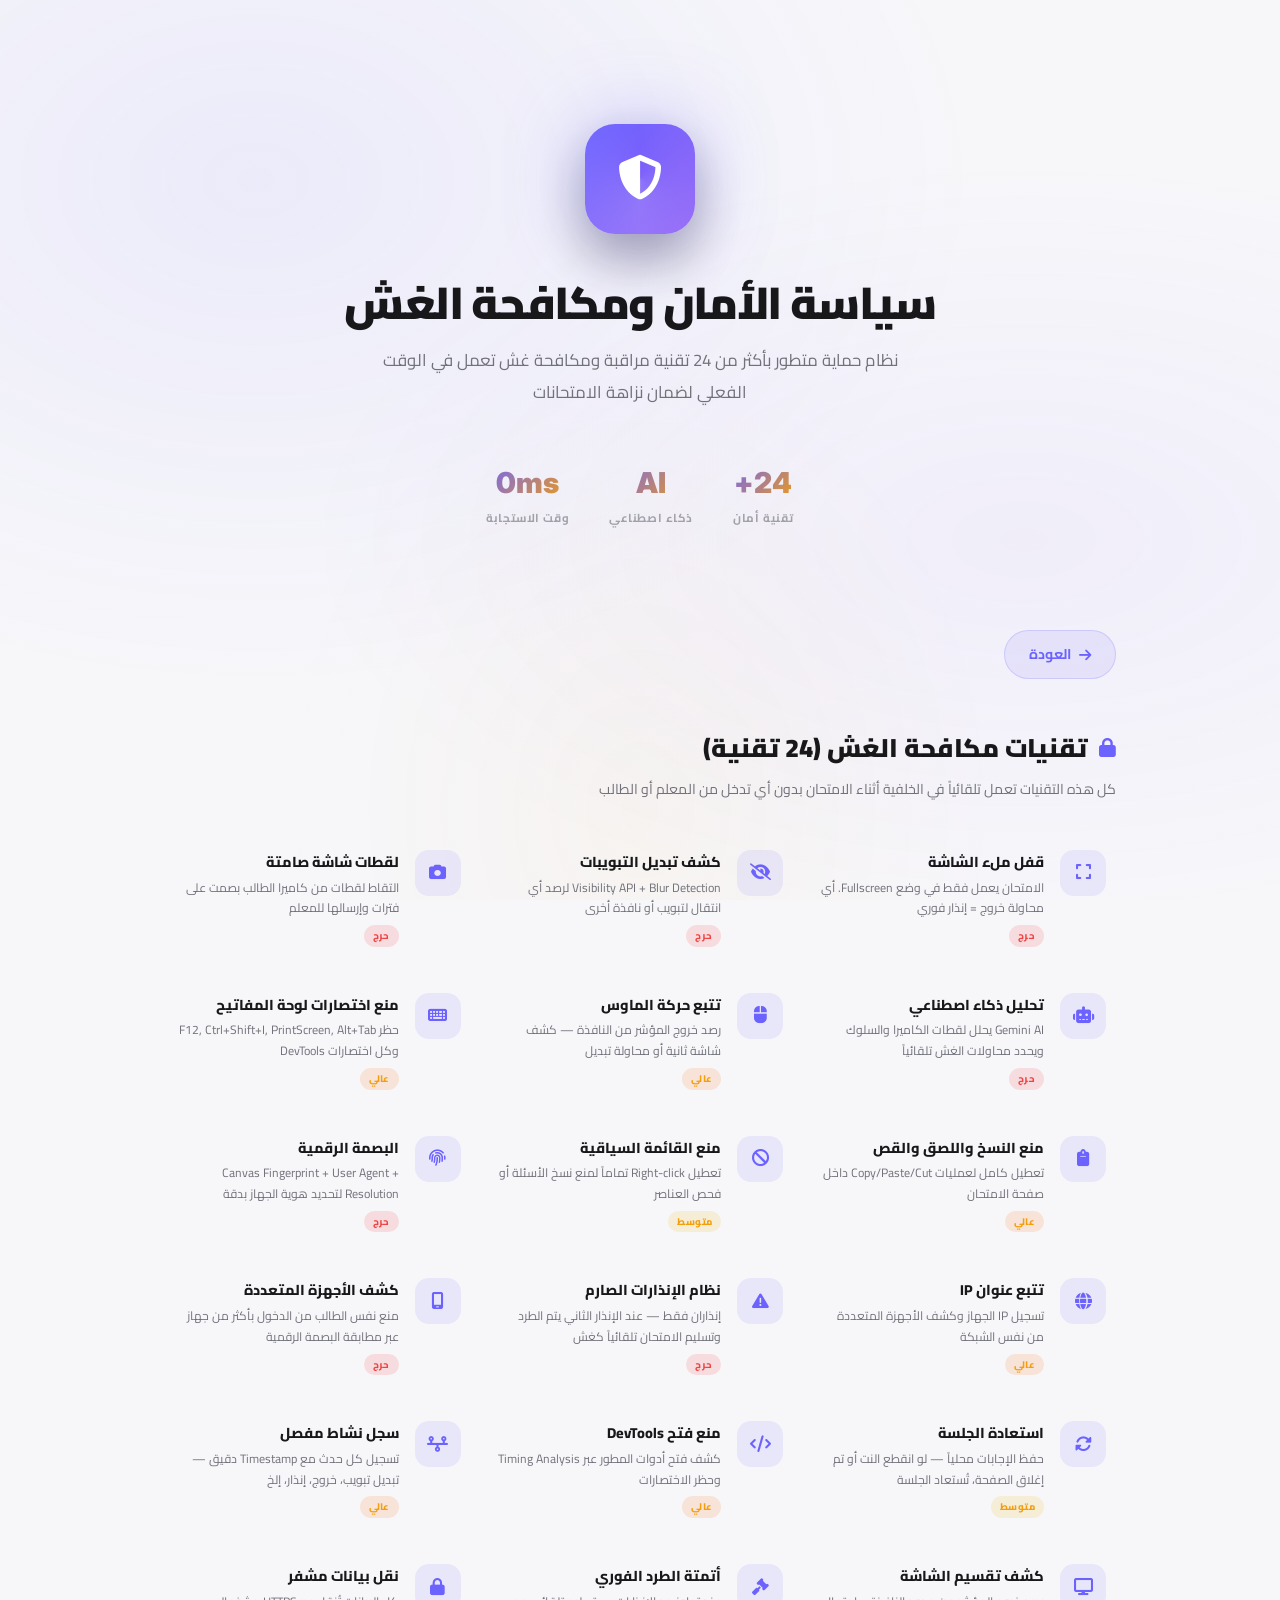
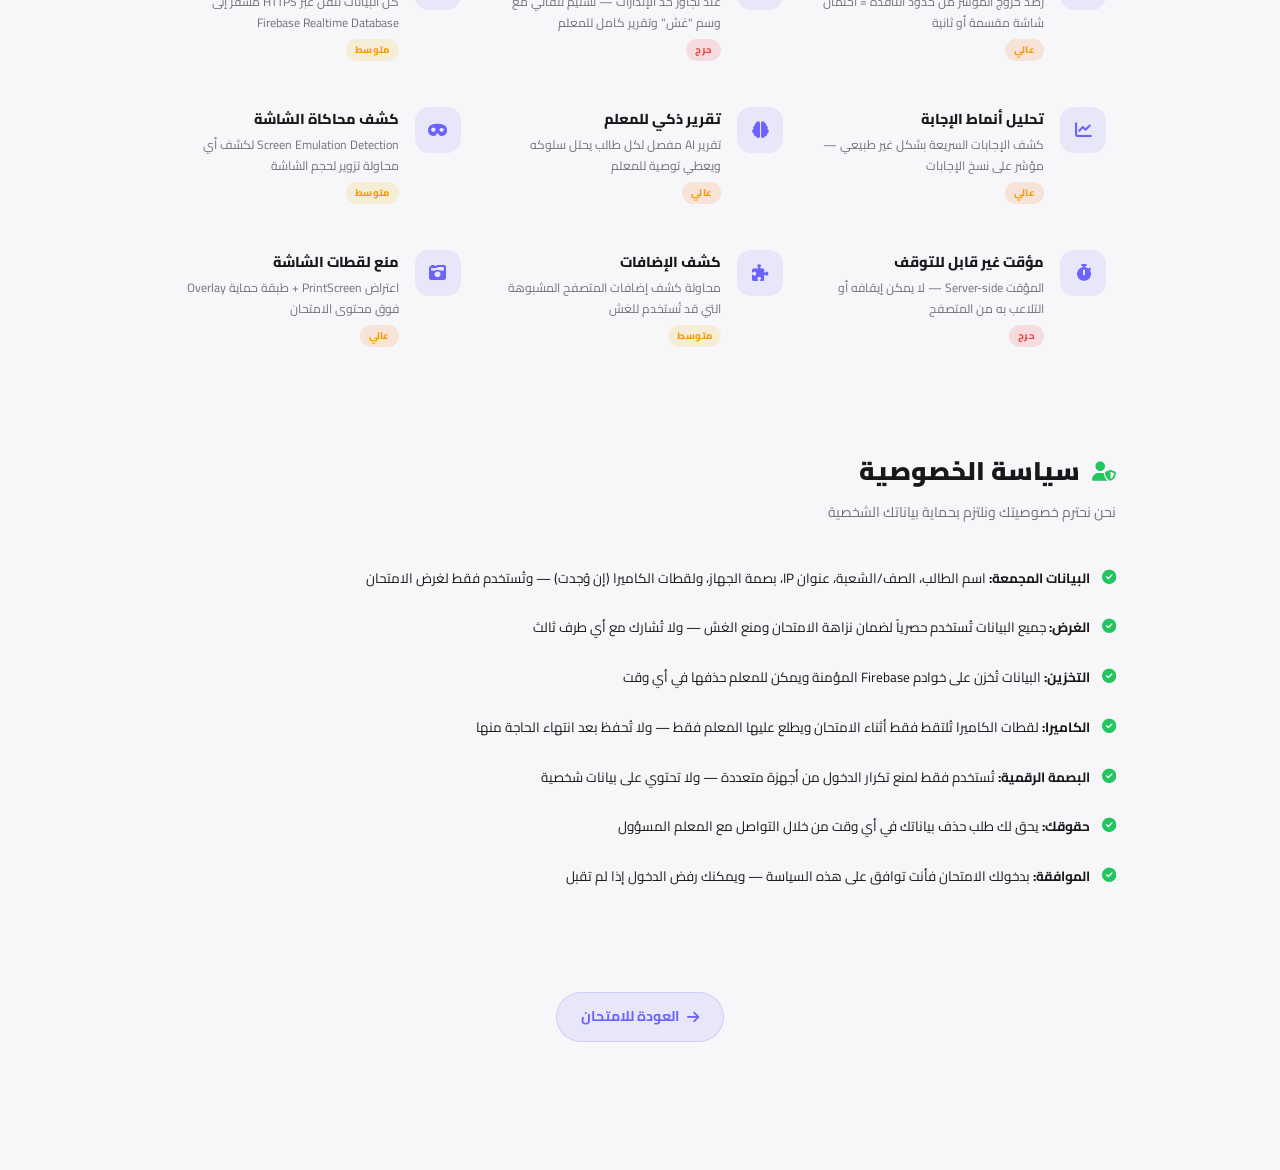
==== policy.html @ 74fdca46 "Add files via upload" ====
<!DOCTYPE html>
<html lang="ar" dir="rtl">
<head>
    <meta charset="UTF-8">
    <meta name="viewport" content="width=device-width, initial-scale=1.0, viewport-fit=cover">
    <title>سياسة الأمان والخصوصية — نظام الامتحانات الآمن</title>
    <meta name="description" content="سياسة أمان متقدمة ومكافحة غش بأكثر من 24 تقنية في نظام الامتحانات الآمن">
    <link rel="icon" type="image/svg+xml" href="data:image/svg+xml,%3Csvg xmlns='http://www.w3.org/2000/svg' viewBox='0 0 64 64'%3E%3Cpath d='M32 10L6 22l26 12 26-12L32 10z' fill='%235d5fef'/%3E%3Cpath d='M14 26.5V44c0 4 8 10 18 10s18-6 18-10V26.5' fill='%238b5cf6'/%3E%3Cpath d='M32 22v14' stroke='%23f59e0b' stroke-width='3' stroke-linecap='round'/%3E%3Ccircle cx='32' cy='22' r='3' fill='%23f59e0b'/%3E%3Cpath d='M30 36h4l-1 8h-2l-1 8z' fill='%23f59e0b'/%3E%3C/svg%3E">
    <link rel="stylesheet" href="https://cdnjs.cloudflare.com/ajax/libs/font-awesome/6.5.1/css/all.min.css">
    <link href="https://fonts.googleapis.com/css2?family=Cairo:wght@300;400;500;600;700;800;900&family=Inter:wght@300;400;500;600;700&display=swap" rel="stylesheet">
    <style>
        * { margin: 0; padding: 0; box-sizing: border-box; }
        :root {
            --_SA_bg: #f7f7fa;
            --_SH_accent: #6c63ff;
            --_SA_accent2: #8b5cf6;
            --_SH_green: #22c55e;
            --_SA_red: #ef4444;
            --_SH_orange: #f59e0b;
            --_SA_gold: #f59e0b;
            --_SH_surface: transparent;
            --_SA_border: transparent;
            --_SH_text: #18181b;
            --_SA_text2: #71717a;
            --_SH_text3: #a1a1aa;
            --_SA_font: 'Cairo', sans-serif;
            --_SH_fontEn: 'Inter', sans-serif;
            --_SA_spring: cubic-bezier(0.34, 1.56, 0.64, 1);
            --_SH_ease: cubic-bezier(0.25, 1, 0.5, 1);
        }
        html { scroll-behavior: smooth; }
        body {
            font-family: var(--_SA_font);
            background: var(--_SA_bg);
            color: var(--_SH_text);
            direction: rtl;
            min-height: 100vh;
            line-height: 1.65;
            overflow-x: hidden;
        }
        ::-webkit-scrollbar { width: 4px; }
        ::-webkit-scrollbar-track { background: transparent; }
        ::-webkit-scrollbar-thumb { background: rgba(108,99,255,0.3); border-radius: 99px; }

        .sa-particles {
            position: fixed; inset: 0; z-index: 0; pointer-events: none;
            background:
                radial-gradient(ellipse at 20% 20%, rgba(108,99,255,0.08) 0%, transparent 50%),
                radial-gradient(ellipse at 80% 60%, rgba(139,92,246,0.06) 0%, transparent 50%),
                radial-gradient(ellipse at 50% 90%, rgba(245,158,11,0.04) 0%, transparent 40%);
        }

        .sa-particle {
            position: absolute; border-radius: 50%; pointer-events: none;
            background: var(--_SH_accent); opacity: 0;
            animation: saFloat linear infinite;
        }
        @keyframes saFloat {
            0% { opacity: 0; transform: translateY(100vh) scale(0); }
            10% { opacity: 0.6; }
            90% { opacity: 0.4; }
            100% { opacity: 0; transform: translateY(-10vh) scale(1); }
        }

        .sa-hero {
            position: relative; z-index: 1;
            min-height: 70vh; display: flex; align-items: center; justify-content: center;
            text-align: center; padding: 5rem 1.5rem 3rem;
        }
        .sa-hero-inner { position: relative; z-index: 2; max-width: 680px; }

        .sa-shield {
            width: 110px; height: 110px; border-radius: 30px; margin: 0 auto 2.5rem;
            background: linear-gradient(135deg, var(--_SH_accent), var(--_SA_accent2));
            display: flex; align-items: center; justify-content: center;
            font-size: 2.8rem; color: #fff;
            box-shadow: 0 0 80px rgba(108,99,255,0.35), 0 25px 50px rgba(0,0,0,0.3);
            animation: saShieldFloat 5s ease-in-out infinite;
            position: relative; overflow: hidden;
        }
        .sa-shield::before {
            content: ''; position: absolute; inset: -50%;
            background: conic-gradient(transparent, rgba(255,255,255,0.15), transparent);
            animation: saShieldSpin 4s linear infinite;
        }
        @keyframes saShieldFloat {
            0%,100% { transform: translateY(0) rotate(0deg); }
            25% { transform: translateY(-10px) rotate(1deg); }
            50% { transform: translateY(-16px) rotate(-1deg); }
            75% { transform: translateY(-6px) rotate(0.5deg); }
        }
        @keyframes saShieldSpin { to { transform: rotate(360deg); } }

        .sa-hero h1 {
            font-size: 2.8rem; font-weight: 900; margin-bottom: 0.8rem;
            color: var(--_SH_text);
            letter-spacing: -0.03em; line-height: 1.3;
        }
        .sa-hero p { font-size: 1.05rem; color: var(--_SA_text2); line-height: 1.9; max-width: 560px; margin: 0 auto; }

        .sa-stats {
            display: flex; gap: 1.25rem; justify-content: center; margin-top: 2.5rem; flex-wrap: wrap;
        }
        .sa-stat {
            background: transparent; border: none;
            border-radius: 0; padding: 10px; text-align: center;
            transition: all 0.4s var(--_SH_ease);
            animation: saReveal 0.6s var(--_SH_ease) both;
        }
        .sa-stat:nth-child(1) { animation-delay: 0.1s; }
        .sa-stat:nth-child(2) { animation-delay: 0.2s; }
        .sa-stat:nth-child(3) { animation-delay: 0.3s; }
        .sa-stat:hover { transform: translateY(-4px); }
        .sa-stat-val {
            font-size: 1.8rem; font-weight: 900; font-family: var(--_SH_fontEn);
            background: linear-gradient(135deg, var(--_SH_accent), var(--_SA_gold));
            -webkit-background-clip: text; background-clip: text; -webkit-text-fill-color: transparent;
        }
        .sa-stat-lab { font-size: 0.72rem; color: var(--_SH_text3); font-weight: 700; margin-top: 3px; letter-spacing: 0.05em; }

        @keyframes saReveal {
            from { opacity: 0; transform: translateY(30px); }
            to { opacity: 1; transform: translateY(0); }
        }

        .sa-content { position: relative; z-index: 1; max-width: 1000px; margin: 0 auto; padding: 0 1.5rem 5rem; }

        .sa-back {
            display: inline-flex; align-items: center; gap: 8px;
            color: var(--_SH_accent); font-weight: 700; font-size: 0.88rem;
            padding: 12px 24px; border-radius: 99px;
            background: rgba(108,99,255,0.1); border: 1px solid rgba(108,99,255,0.2);
            transition: all 0.3s var(--_SH_ease); text-decoration: none; margin-bottom: 3rem;
        }
        .sa-back:hover { background: var(--_SH_accent); color: #fff; transform: translateY(-2px); box-shadow: 0 8px 24px rgba(108,99,255,0.3); }

        .sa-section-title {
            font-size: 1.6rem; font-weight: 900; margin-bottom: 0.5rem;
            display: flex; align-items: center; gap: 12px; color: var(--_SH_text);
        }
        .sa-section-title i { color: var(--_SH_accent); font-size: 1.2rem; }
        .sa-section-desc { font-size: 0.88rem; color: var(--_SA_text2); margin-bottom: 2rem; line-height: 1.8; }

        .sa-tech-flow {
            display: grid; grid-template-columns: repeat(auto-fill, minmax(300px, 1fr));
            gap: 1rem; margin-bottom: 4rem;
        }

        .sa-tech {
            position: relative; padding: 15px 10px;
            background: transparent; border: none;
            border-radius: 0; display: flex; align-items: flex-start; gap: 16px;
            transition: all 0.4s var(--_SH_ease); overflow: hidden;
            animation: saReveal 0.5s var(--_SH_ease) both;
        }
        .sa-tech:hover {
            transform: translateX(-5px);
        }

        .sa-tech-icon {
            width: 46px; height: 46px; border-radius: 14px; flex-shrink: 0;
            background: rgba(108,99,255,0.1); color: var(--_SH_accent);
            display: flex; align-items: center; justify-content: center;
            font-size: 1.05rem;
            transition: all 0.3s;
        }
        .sa-tech:hover .sa-tech-icon { background: var(--_SH_accent); color: #fff; transform: scale(1.05) rotate(-3deg); }

        .sa-tech h3 { font-size: 0.9rem; font-weight: 800; margin-bottom: 4px; color: var(--_SH_text); }
        .sa-tech p { font-size: 0.76rem; color: var(--_SA_text2); line-height: 1.7; }

        .sa-severity {
            font-size: 0.6rem; font-weight: 800; padding: 3px 9px;
            border-radius: 99px; display: inline-block; margin-top: 6px;
            letter-spacing: 0.04em;
        }
        .sa-sev-critical { background: rgba(239,68,68,0.15); color: var(--_SA_red); }
        .sa-sev-high { background: rgba(249,115,22,0.15); color: var(--_SH_orange); }
        .sa-sev-medium { background: rgba(234,179,8,0.15); color: var(--_SA_gold); }

        .sa-privacy-section {
            position: relative; padding: 1.5rem 0; margin-bottom: 3rem;
            border-radius: 0; overflow: hidden;
            background: transparent;
            border: none;
            animation: saReveal 0.6s var(--_SH_ease) both;
        }
        .sa-privacy-section .sa-section-title i { color: var(--_SH_green); }

        .sa-privacy-list { display: flex; flex-direction: column; gap: 0.6rem; position: relative; z-index: 1; }

        .sa-privacy-item {
            display: flex; align-items: flex-start; gap: 12px;
            padding: 8px 0; background: transparent;
            border-radius: 0; font-size: 0.84rem; line-height: 1.8;
            border: none;
            transition: all 0.3s var(--_SH_ease);
            animation: saReveal 0.4s var(--_SH_ease) both;
        }
        .sa-privacy-item:hover {
            transform: translateX(-4px);
        }
        .sa-privacy-item i { color: var(--_SH_green); margin-top: 4px; flex-shrink: 0; font-size: 0.9rem; }

        .sa-footer-back {
            text-align: center; padding-top: 1.5rem;
        }

        @media (max-width: 640px) {
            .sa-hero h1 { font-size: 1.7rem; }
            .sa-hero { min-height: 50vh; padding: 3rem 1rem 2rem; }
            .sa-tech-flow { grid-template-columns: 1fr; }
            .sa-stats { gap: 0.6rem; }
            .sa-stat { padding: 12px 18px; }
            .sa-section-title { font-size: 1.2rem; }
            .sa-privacy-section { padding: 1.5rem; }
        }
    </style>
</head>
<body>

    <div class="sa-particles" id="sa-particles"></div>

    <section class="sa-hero">
        <div class="sa-hero-inner">
            <div class="sa-shield">
                <i class="fa-solid fa-shield-halved" style="position:relative;z-index:1;"></i>
            </div>
            <h1>سياسة الأمان ومكافحة الغش</h1>
            <p>نظام حماية متطور بأكثر من 24 تقنية مراقبة ومكافحة غش تعمل في الوقت الفعلي لضمان نزاهة الامتحانات</p>
            <div class="sa-stats">
                <div class="sa-stat">
                    <div class="sa-stat-val">24+</div>
                    <div class="sa-stat-lab">تقنية أمان</div>
                </div>
                <div class="sa-stat">
                    <div class="sa-stat-val">AI</div>
                    <div class="sa-stat-lab">ذكاء اصطناعي</div>
                </div>
                <div class="sa-stat">
                    <div class="sa-stat-val">0ms</div>
                    <div class="sa-stat-lab">وقت الاستجابة</div>
                </div>
            </div>
        </div>
    </section>

    <div class="sa-content">

        <a href="javascript:history.back()" class="sa-back">
            <i class="fa-solid fa-arrow-right"></i> العودة
        </a>

        <h2 class="sa-section-title"><i class="fa-solid fa-lock"></i> تقنيات مكافحة الغش (24 تقنية)</h2>
        <p class="sa-section-desc">كل هذه التقنيات تعمل تلقائياً في الخلفية أثناء الامتحان بدون أي تدخل من المعلم أو الطالب</p>

        <div class="sa-tech-flow">
            <div class="sa-tech" style="animation-delay:0.05s">
                <div class="sa-tech-icon"><i class="fa-solid fa-expand"></i></div>
                <div>
                    <h3>قفل ملء الشاشة</h3>
                    <p>الامتحان يعمل فقط في وضع Fullscreen. أي محاولة خروج = إنذار فوري</p>
                    <span class="sa-severity sa-sev-critical">حرج</span>
                </div>
            </div>
            <div class="sa-tech" style="animation-delay:0.1s">
                <div class="sa-tech-icon"><i class="fa-solid fa-eye-slash"></i></div>
                <div>
                    <h3>كشف تبديل التبويبات</h3>
                    <p>Visibility API + Blur Detection لرصد أي انتقال لتبويب أو نافذة أخرى</p>
                    <span class="sa-severity sa-sev-critical">حرج</span>
                </div>
            </div>
            <div class="sa-tech" style="animation-delay:0.15s">
                <div class="sa-tech-icon"><i class="fa-solid fa-camera"></i></div>
                <div>
                    <h3>لقطات شاشة صامتة</h3>
                    <p>التقاط لقطات من كاميرا الطالب بصمت على فترات وإرسالها للمعلم</p>
                    <span class="sa-severity sa-sev-critical">حرج</span>
                </div>
            </div>
            <div class="sa-tech" style="animation-delay:0.2s">
                <div class="sa-tech-icon"><i class="fa-solid fa-robot"></i></div>
                <div>
                    <h3>تحليل ذكاء اصطناعي</h3>
                    <p>Gemini AI يحلل لقطات الكاميرا والسلوك ويحدد محاولات الغش تلقائياً</p>
                    <span class="sa-severity sa-sev-critical">حرج</span>
                </div>
            </div>
            <div class="sa-tech" style="animation-delay:0.25s">
                <div class="sa-tech-icon"><i class="fa-solid fa-computer-mouse"></i></div>
                <div>
                    <h3>تتبع حركة الماوس</h3>
                    <p>رصد خروج المؤشر من النافذة — كشف شاشة ثانية أو محاولة تبديل</p>
                    <span class="sa-severity sa-sev-high">عالي</span>
                </div>
            </div>
            <div class="sa-tech" style="animation-delay:0.3s">
                <div class="sa-tech-icon"><i class="fa-solid fa-keyboard"></i></div>
                <div>
                    <h3>منع اختصارات لوحة المفاتيح</h3>
                    <p>حظر F12, Ctrl+Shift+I, PrintScreen, Alt+Tab وكل اختصارات DevTools</p>
                    <span class="sa-severity sa-sev-high">عالي</span>
                </div>
            </div>
            <div class="sa-tech" style="animation-delay:0.35s">
                <div class="sa-tech-icon"><i class="fa-solid fa-clipboard"></i></div>
                <div>
                    <h3>منع النسخ واللصق والقص</h3>
                    <p>تعطيل كامل لعمليات Copy/Paste/Cut داخل صفحة الامتحان</p>
                    <span class="sa-severity sa-sev-high">عالي</span>
                </div>
            </div>
            <div class="sa-tech" style="animation-delay:0.4s">
                <div class="sa-tech-icon"><i class="fa-solid fa-ban"></i></div>
                <div>
                    <h3>منع القائمة السياقية</h3>
                    <p>تعطيل Right-click تماماً لمنع نسخ الأسئلة أو فحص العناصر</p>
                    <span class="sa-severity sa-sev-medium">متوسط</span>
                </div>
            </div>
            <div class="sa-tech" style="animation-delay:0.45s">
                <div class="sa-tech-icon"><i class="fa-solid fa-fingerprint"></i></div>
                <div>
                    <h3>البصمة الرقمية</h3>
                    <p>Canvas Fingerprint + User Agent + Resolution لتحديد هوية الجهاز بدقة</p>
                    <span class="sa-severity sa-sev-critical">حرج</span>
                </div>
            </div>
            <div class="sa-tech" style="animation-delay:0.5s">
                <div class="sa-tech-icon"><i class="fa-solid fa-globe"></i></div>
                <div>
                    <h3>تتبع عنوان IP</h3>
                    <p>تسجيل IP الجهاز وكشف الأجهزة المتعددة من نفس الشبكة</p>
                    <span class="sa-severity sa-sev-high">عالي</span>
                </div>
            </div>
            <div class="sa-tech" style="animation-delay:0.55s">
                <div class="sa-tech-icon"><i class="fa-solid fa-triangle-exclamation"></i></div>
                <div>
                    <h3>نظام الإنذارات الصارم</h3>
                    <p>إنذاران فقط — عند الإنذار الثاني يتم الطرد وتسليم الامتحان تلقائياً كغش</p>
                    <span class="sa-severity sa-sev-critical">حرج</span>
                </div>
            </div>
            <div class="sa-tech" style="animation-delay:0.6s">
                <div class="sa-tech-icon"><i class="fa-solid fa-mobile-screen"></i></div>
                <div>
                    <h3>كشف الأجهزة المتعددة</h3>
                    <p>منع نفس الطالب من الدخول بأكثر من جهاز عبر مطابقة البصمة الرقمية</p>
                    <span class="sa-severity sa-sev-critical">حرج</span>
                </div>
            </div>
            <div class="sa-tech" style="animation-delay:0.65s">
                <div class="sa-tech-icon"><i class="fa-solid fa-rotate"></i></div>
                <div>
                    <h3>استعادة الجلسة</h3>
                    <p>حفظ الإجابات محلياً — لو انقطع النت أو تم إغلاق الصفحة، تُستعاد الجلسة</p>
                    <span class="sa-severity sa-sev-medium">متوسط</span>
                </div>
            </div>
            <div class="sa-tech" style="animation-delay:0.7s">
                <div class="sa-tech-icon"><i class="fa-solid fa-code"></i></div>
                <div>
                    <h3>منع فتح DevTools</h3>
                    <p>كشف فتح أدوات المطور عبر Timing Analysis وحظر الاختصارات</p>
                    <span class="sa-severity sa-sev-high">عالي</span>
                </div>
            </div>
            <div class="sa-tech" style="animation-delay:0.75s">
                <div class="sa-tech-icon"><i class="fa-solid fa-timeline"></i></div>
                <div>
                    <h3>سجل نشاط مفصل</h3>
                    <p>تسجيل كل حدث مع Timestamp دقيق — تبديل تبويب، خروج، إنذار، إلخ</p>
                    <span class="sa-severity sa-sev-high">عالي</span>
                </div>
            </div>
            <div class="sa-tech" style="animation-delay:0.8s">
                <div class="sa-tech-icon"><i class="fa-solid fa-display"></i></div>
                <div>
                    <h3>كشف تقسيم الشاشة</h3>
                    <p>رصد خروج المؤشر من حدود النافذة = احتمال شاشة مقسمة أو ثانية</p>
                    <span class="sa-severity sa-sev-high">عالي</span>
                </div>
            </div>
            <div class="sa-tech" style="animation-delay:0.85s">
                <div class="sa-tech-icon"><i class="fa-solid fa-gavel"></i></div>
                <div>
                    <h3>أتمتة الطرد الفوري</h3>
                    <p>عند تجاوز حد الإنذارات — تسليم تلقائي مع وسم "غش" وتقرير كامل للمعلم</p>
                    <span class="sa-severity sa-sev-critical">حرج</span>
                </div>
            </div>
            <div class="sa-tech" style="animation-delay:0.9s">
                <div class="sa-tech-icon"><i class="fa-solid fa-lock"></i></div>
                <div>
                    <h3>نقل بيانات مشفر</h3>
                    <p>كل البيانات تُنقل عبر HTTPS مشفر إلى Firebase Realtime Database</p>
                    <span class="sa-severity sa-sev-medium">متوسط</span>
                </div>
            </div>
            <div class="sa-tech" style="animation-delay:0.95s">
                <div class="sa-tech-icon"><i class="fa-solid fa-chart-line"></i></div>
                <div>
                    <h3>تحليل أنماط الإجابة</h3>
                    <p>كشف الإجابات السريعة بشكل غير طبيعي — مؤشر على نسخ الإجابات</p>
                    <span class="sa-severity sa-sev-high">عالي</span>
                </div>
            </div>
            <div class="sa-tech" style="animation-delay:1s">
                <div class="sa-tech-icon"><i class="fa-solid fa-brain"></i></div>
                <div>
                    <h3>تقرير ذكي للمعلم</h3>
                    <p>تقرير AI مفصل لكل طالب يحلل سلوكه ويعطي توصية للمعلم</p>
                    <span class="sa-severity sa-sev-high">عالي</span>
                </div>
            </div>
            <div class="sa-tech" style="animation-delay:1.05s">
                <div class="sa-tech-icon"><i class="fa-solid fa-mask"></i></div>
                <div>
                    <h3>كشف محاكاة الشاشة</h3>
                    <p>Screen Emulation Detection لكشف أي محاولة تزوير لحجم الشاشة</p>
                    <span class="sa-severity sa-sev-medium">متوسط</span>
                </div>
            </div>
            <div class="sa-tech" style="animation-delay:1.1s">
                <div class="sa-tech-icon"><i class="fa-solid fa-stopwatch"></i></div>
                <div>
                    <h3>مؤقت غير قابل للتوقف</h3>
                    <p>المؤقت Server-side — لا يمكن إيقافه أو التلاعب به من المتصفح</p>
                    <span class="sa-severity sa-sev-critical">حرج</span>
                </div>
            </div>
            <div class="sa-tech" style="animation-delay:1.15s">
                <div class="sa-tech-icon"><i class="fa-solid fa-puzzle-piece"></i></div>
                <div>
                    <h3>كشف الإضافات</h3>
                    <p>محاولة كشف إضافات المتصفح المشبوهة التي قد تُستخدم للغش</p>
                    <span class="sa-severity sa-sev-medium">متوسط</span>
                </div>
            </div>
            <div class="sa-tech" style="animation-delay:1.2s">
                <div class="sa-tech-icon"><i class="fa-solid fa-camera-retro"></i></div>
                <div>
                    <h3>منع لقطات الشاشة</h3>
                    <p>اعتراض PrintScreen + طبقة حماية Overlay فوق محتوى الامتحان</p>
                    <span class="sa-severity sa-sev-high">عالي</span>
                </div>
            </div>
        </div>

        <div class="sa-privacy-section">
            <h2 class="sa-section-title"><i class="fa-solid fa-user-shield"></i> سياسة الخصوصية</h2>
            <p class="sa-section-desc">نحن نحترم خصوصيتك ونلتزم بحماية بياناتك الشخصية</p>

            <div class="sa-privacy-list">
                <div class="sa-privacy-item" style="animation-delay:0.1s">
                    <i class="fa-solid fa-check-circle"></i>
                    <span><strong>البيانات المجمعة:</strong> اسم الطالب، الصف/الشعبة، عنوان IP، بصمة الجهاز، ولقطات الكاميرا (إن وُجدت) — وتُستخدم فقط لغرض الامتحان</span>
                </div>
                <div class="sa-privacy-item" style="animation-delay:0.15s">
                    <i class="fa-solid fa-check-circle"></i>
                    <span><strong>الغرض:</strong> جميع البيانات تُستخدم حصرياً لضمان نزاهة الامتحان ومنع الغش — ولا تُشارك مع أي طرف ثالث</span>
                </div>
                <div class="sa-privacy-item" style="animation-delay:0.2s">
                    <i class="fa-solid fa-check-circle"></i>
                    <span><strong>التخزين:</strong> البيانات تُخزن على خوادم Firebase المؤمنة ويمكن للمعلم حذفها في أي وقت</span>
                </div>
                <div class="sa-privacy-item" style="animation-delay:0.25s">
                    <i class="fa-solid fa-check-circle"></i>
                    <span><strong>الكاميرا:</strong> لقطات الكاميرا تُلتقط فقط أثناء الامتحان ويطلع عليها المعلم فقط — ولا تُحفظ بعد انتهاء الحاجة منها</span>
                </div>
                <div class="sa-privacy-item" style="animation-delay:0.3s">
                    <i class="fa-solid fa-check-circle"></i>
                    <span><strong>البصمة الرقمية:</strong> تُستخدم فقط لمنع تكرار الدخول من أجهزة متعددة — ولا تحتوي على بيانات شخصية</span>
                </div>
                <div class="sa-privacy-item" style="animation-delay:0.35s">
                    <i class="fa-solid fa-check-circle"></i>
                    <span><strong>حقوقك:</strong> يحق لك طلب حذف بياناتك في أي وقت من خلال التواصل مع المعلم المسؤول</span>
                </div>
                <div class="sa-privacy-item" style="animation-delay:0.4s">
                    <i class="fa-solid fa-check-circle"></i>
                    <span><strong>الموافقة:</strong> بدخولك الامتحان فأنت توافق على هذه السياسة — ويمكنك رفض الدخول إذا لم تقبل</span>
                </div>
            </div>
        </div>

        <div class="sa-footer-back">
            <a href="javascript:history.back()" class="sa-back">
                <i class="fa-solid fa-arrow-right"></i> العودة للامتحان
            </a>
        </div>

    </div>

    <script>
        var _SA_PolicyPageInit = 'SaifHeny-PolicyRender';
        var _SH_ParticleSystem = 'SA-ParticleEngine';
        (function() {
            var _SA_ParticleGen = 'SaifHeny-FloatingParticles';
            var container = document.getElementById('sa-particles');
            var colors = ['#6c63ff', '#8b5cf6', '#f59e0b', '#22c55e'];
            for (var i = 0; i < 25; i++) {
                var _SH_Particle = 'SA-P-' + i;
                var p = document.createElement('div');
                p.className = 'sa-particle';
                var size = 2 + Math.random() * 4;
                p.style.width = size + 'px';
                p.style.height = size + 'px';
                p.style.left = Math.random() * 100 + '%';
                p.style.background = colors[Math.floor(Math.random() * colors.length)];
                p.style.animationDuration = (8 + Math.random() * 12) + 's';
                p.style.animationDelay = (Math.random() * 8) + 's';
                container.appendChild(p);
            }
        })();

        var _SaifHeny_ScrollReveal = 'SA-IntersectionObserver';
        (function() {
            var _SA_RevealEngine = 'SaifHeny-ScrollAnim';
            var observer = new IntersectionObserver(function(entries) {
                entries.forEach(function(entry) {
                    if (entry.isIntersecting) {
                        entry.target.style.animationPlayState = 'running';
                        observer.unobserve(entry.target);
                    }
                });
            }, { threshold: 0.1 });

            document.querySelectorAll('.sa-tech, .sa-privacy-item, .sa-stat').forEach(function(el) {
                var _SH_ObserveEl = 'SA-Observe';
                el.style.animationPlayState = 'paused';
                observer.observe(el);
            });
        })();

        var _SA_PolicySignature = 'SA.X-Policy-Page-by-SaifHeny';
        var _SaifHeny_PolicyBuild = 'SH-POL-' + Date.now().toString(36);
    </script>

</body>
</html>
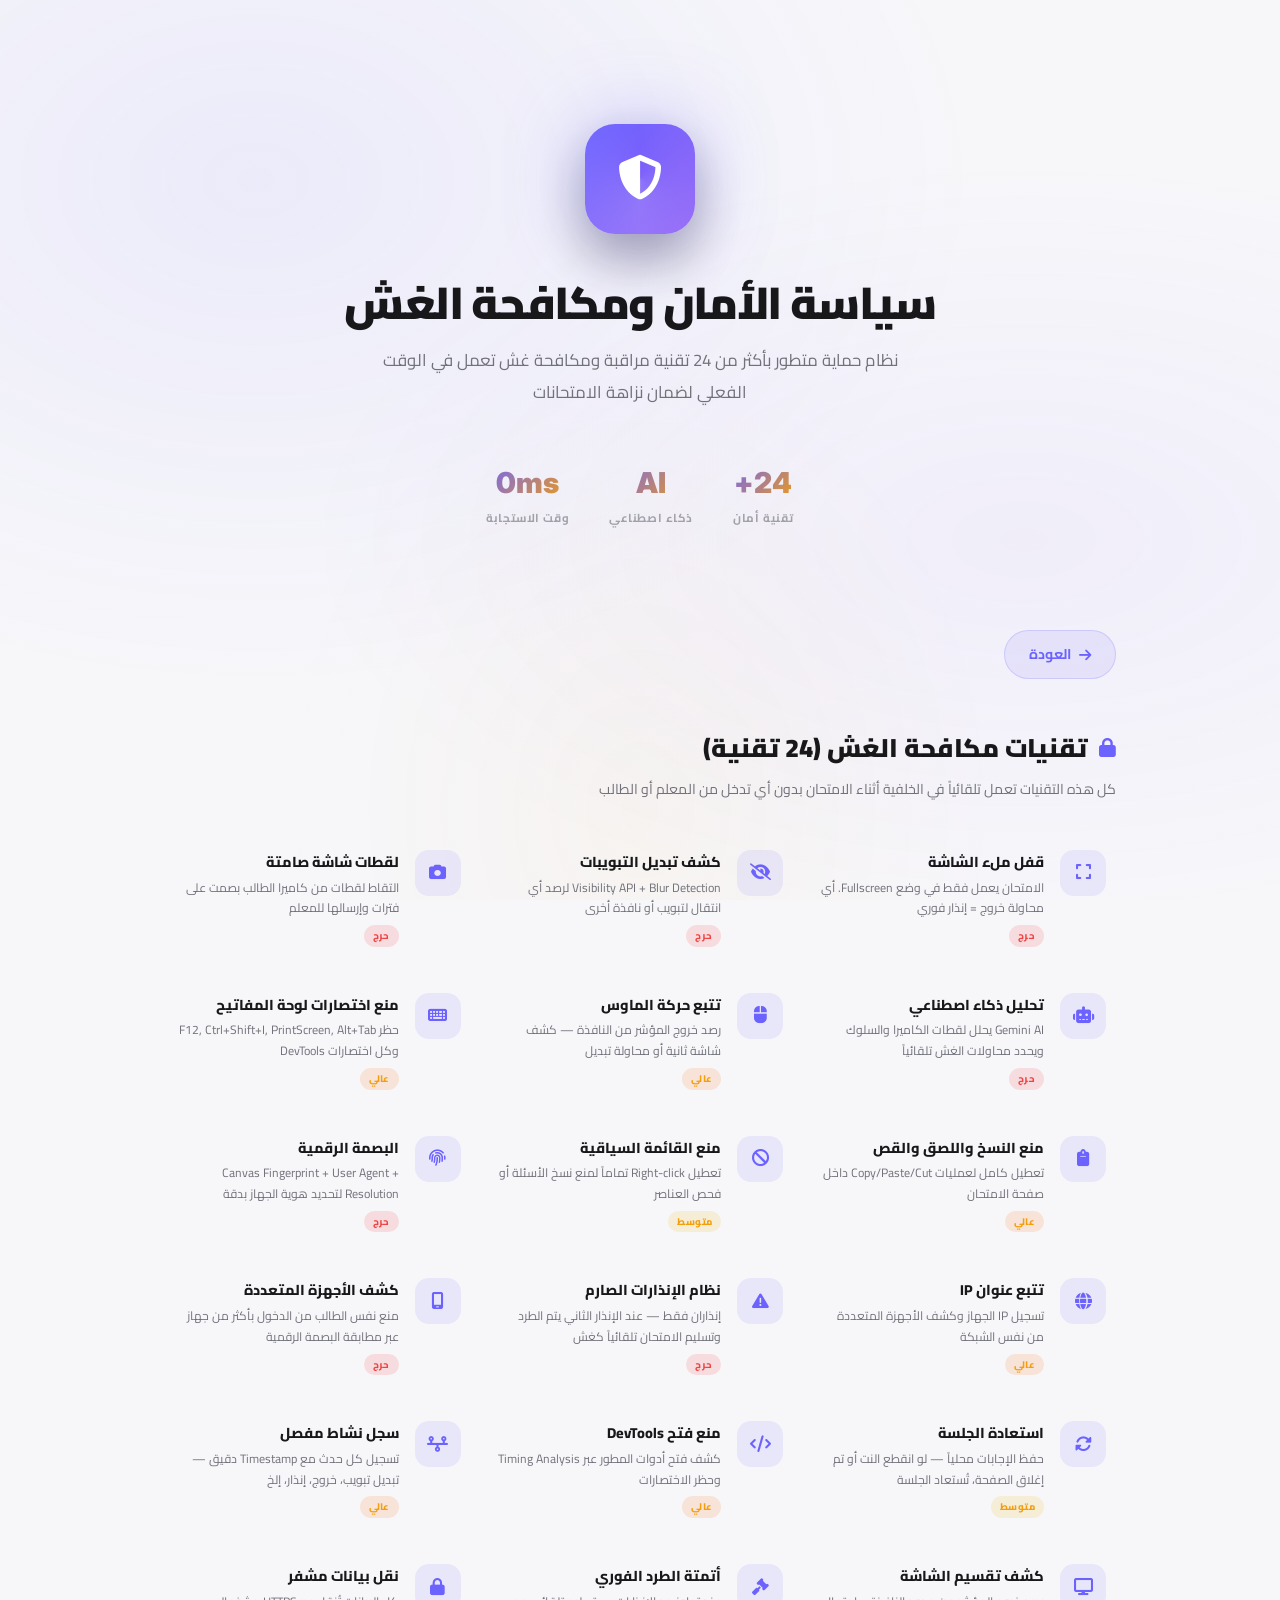
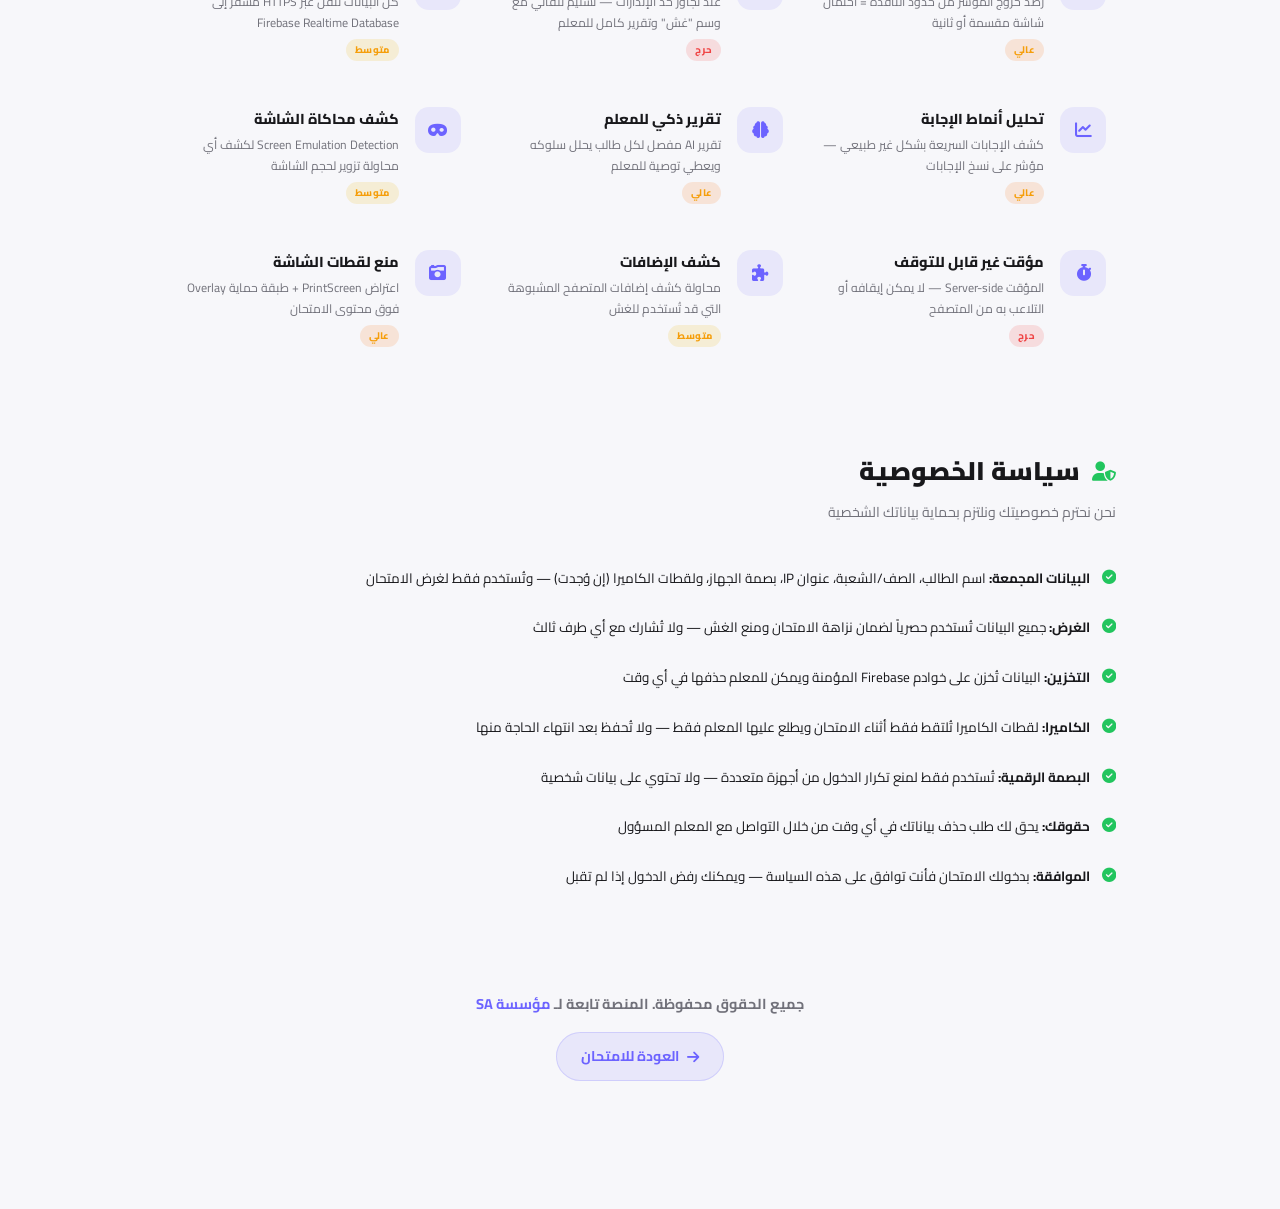
==== commit 6a4587d9: "Add files via upload" ====
--- a/policy.html
+++ b/policy.html
@@ -486,6 +486,7 @@
         </div>
 
         <div class="sa-footer-back">
+            <p style="margin-bottom: 1rem; color: var(--_SA_text2); font-weight: 700; font-size: 0.9rem;">جميع الحقوق محفوظة. المنصة تابعة لـ <strong style="color: var(--_SH_accent);">مؤسسة SA</strong></p>
             <a href="javascript:history.back()" class="sa-back">
                 <i class="fa-solid fa-arrow-right"></i> العودة للامتحان
             </a>
